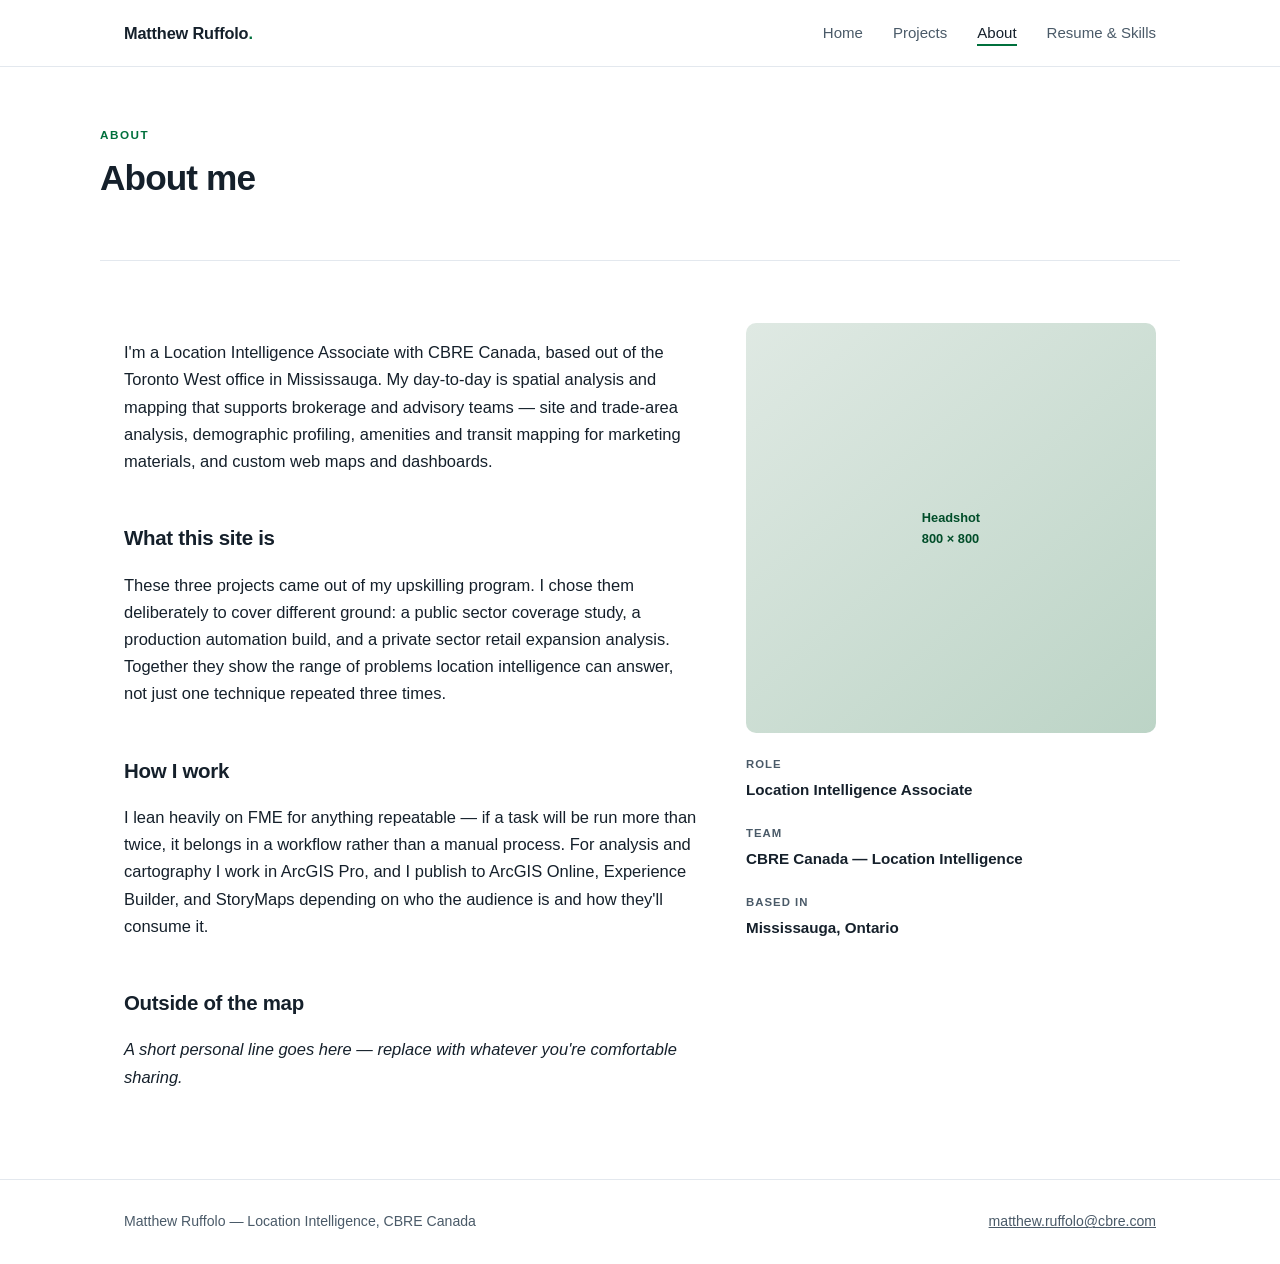
==== about.html @ 75c6b42d "Add files via upload" ====
<!DOCTYPE html>
<html lang="en">
<head>
<meta charset="utf-8">
<meta name="viewport" content="width=device-width, initial-scale=1">
<title>About — Matthew Ruffolo</title>
<link rel="stylesheet" href="assets/css/style.css">
</head>
<body>

<header class="site">
  <div class="wrap nav">
    <a class="brand" href="index.html">Matthew Ruffolo<span>.</span></a>
    <ul>
      <li><a class="navlink" href="index.html">Home</a></li>
      <li><a class="navlink" href="projects.html">Projects</a></li>
      <li><a class="navlink active" href="about.html">About</a></li>
      <li><a class="navlink" href="resume.html">Resume &amp; Skills</a></li>
    </ul>
  </div>
</header>

<div class="wrap hero" style="padding:58px 0 44px;">
  <p class="eyebrow">About</p>
  <h1 style="font-size:2.2rem;max-width:22ch;">About me</h1>
</div>

<section class="band">
  <div class="wrap two-col">
    <div class="step-block">
      <p>I'm a Location Intelligence Associate with CBRE Canada, based out of the Toronto West office in Mississauga. My day-to-day is spatial analysis and mapping that supports brokerage and advisory teams — site and trade-area analysis, demographic profiling, amenities and transit mapping for marketing materials, and custom web maps and dashboards.</p>

      <h2>What this site is</h2>
      <p>These three projects came out of my upskilling program. I chose them deliberately to cover different ground: a public sector coverage study, a production automation build, and a private sector retail expansion analysis. Together they show the range of problems location intelligence can answer, not just one technique repeated three times.</p>

      <h2>How I work</h2>
      <p>I lean heavily on FME for anything repeatable — if a task will be run more than twice, it belongs in a workflow rather than a manual process. For analysis and cartography I work in ArcGIS Pro, and I publish to ArcGIS Online, Experience Builder, and StoryMaps depending on who the audience is and how they'll consume it.</p>

      <h2>Outside of the map</h2>
      <p><em>A short personal line goes here — replace with whatever you're comfortable sharing.</em></p>
    </div>
    <div>
      <div class="portrait">Headshot<br>800 &times; 800</div>
      <div class="meta" style="margin-top:22px;border-top:0;padding-top:0;grid-template-columns:1fr;">
        <div><span>Role</span><strong>Location Intelligence Associate</strong></div>
        <div><span>Team</span><strong>CBRE Canada — Location Intelligence</strong></div>
        <div><span>Based in</span><strong>Mississauga, Ontario</strong></div>
      </div>
    </div>
  </div>
</section>

<footer class="site">
  <div class="wrap" style="display:flex;justify-content:space-between;width:100%;flex-wrap:wrap;gap:10px;">
    <span>Matthew Ruffolo — Location Intelligence, CBRE Canada</span>
    <span><a href="mailto:matthew.ruffolo@cbre.com">matthew.ruffolo@cbre.com</a></span>
  </div>
</footer>

</body>
</html>
---- assets/css/style.css ----
/* ============================================
   GIS Upskilling Portfolio — shared stylesheet
   ============================================ */

:root {
  --ink:        #15202b;
  --ink-soft:   #4a5a68;
  --line:       #e3e8ee;
  --bg:         #ffffff;
  --bg-alt:     #f6f8fa;
  --accent:     #00703c;   /* CBRE green */
  --accent-dk:  #004d29;
  --tool-bg:    #00703c;
  --skill-line: #9aa7b2;
  --radius:     10px;
  --maxw:       1080px;
  --shadow:     0 1px 3px rgba(21,32,43,.08), 0 8px 24px rgba(21,32,43,.06);
}

* { box-sizing: border-box; }

html { scroll-behavior: smooth; }

body {
  margin: 0;
  font-family: -apple-system, BlinkMacSystemFont, "Segoe UI", Inter, Roboto, Helvetica, Arial, sans-serif;
  font-size: 16.5px;
  line-height: 1.65;
  color: var(--ink);
  background: var(--bg);
  -webkit-font-smoothing: antialiased;
}

.wrap { max-width: var(--maxw); margin: 0 auto; padding: 0 24px; }

/* ---------- Header / nav ---------- */

header.site {
  position: sticky;
  top: 0;
  z-index: 50;
  background: rgba(255,255,255,.92);
  backdrop-filter: blur(8px);
  border-bottom: 1px solid var(--line);
}

.nav {
  display: flex;
  align-items: center;
  justify-content: space-between;
  height: 66px;
}

.brand {
  font-weight: 700;
  font-size: 1.02rem;
  letter-spacing: -.01em;
  color: var(--ink);
  text-decoration: none;
}
.brand span { color: var(--accent); }

.nav ul {
  display: flex;
  gap: 30px;
  list-style: none;
  margin: 0;
  padding: 0;
}
.nav a.navlink {
  text-decoration: none;
  color: var(--ink-soft);
  font-size: .94rem;
  font-weight: 500;
  padding-bottom: 3px;
  border-bottom: 2px solid transparent;
}
.nav a.navlink:hover { color: var(--ink); }
.nav a.navlink.active { color: var(--ink); border-bottom-color: var(--accent); }

/* ---------- Hero ---------- */

.hero { padding: 76px 0 60px; border-bottom: 1px solid var(--line); }
.hero h1 {
  font-size: 2.7rem;
  line-height: 1.12;
  letter-spacing: -.025em;
  margin: 0 0 18px;
  max-width: 17ch;
}
.hero p.lede {
  font-size: 1.14rem;
  color: var(--ink-soft);
  max-width: 62ch;
  margin: 0 0 30px;
}
.eyebrow {
  text-transform: uppercase;
  letter-spacing: .13em;
  font-size: .73rem;
  font-weight: 700;
  color: var(--accent);
  margin: 0 0 14px;
}

.btn {
  display: inline-block;
  background: var(--accent);
  color: #fff;
  text-decoration: none;
  padding: 11px 22px;
  border-radius: 7px;
  font-weight: 600;
  font-size: .93rem;
  margin-right: 10px;
}
.btn:hover { background: var(--accent-dk); }
.btn.ghost {
  background: transparent;
  color: var(--ink);
  border: 1px solid var(--line);
}
.btn.ghost:hover { border-color: var(--ink-soft); background: var(--bg-alt); }

/* ---------- Sections ---------- */

section.band { padding: 62px 0; }
section.band.alt { background: var(--bg-alt); border-top: 1px solid var(--line); border-bottom: 1px solid var(--line); }

h2.sec {
  font-size: 1.62rem;
  letter-spacing: -.02em;
  margin: 0 0 8px;
}
p.sec-sub { color: var(--ink-soft); margin: 0 0 34px; max-width: 60ch; }

/* ---------- Project cards ---------- */

.cards { display: grid; gap: 22px; }

.card {
  display: grid;
  grid-template-columns: 300px 1fr;
  gap: 26px;
  background: #fff;
  border: 1px solid var(--line);
  border-radius: var(--radius);
  overflow: hidden;
  text-decoration: none;
  color: inherit;
  transition: box-shadow .16s ease, transform .16s ease, border-color .16s ease;
}
.card:hover {
  box-shadow: var(--shadow);
  transform: translateY(-2px);
  border-color: #cfd8e0;
}

.card .thumb {
  background: linear-gradient(140deg, #dfe9e3, #cfe0d6 55%, #bcd4c6);
  min-height: 190px;
  display: flex;
  align-items: center;
  justify-content: center;
  color: var(--accent-dk);
  font-size: .78rem;
  font-weight: 600;
  letter-spacing: .06em;
  text-transform: uppercase;
  text-align: center;
  padding: 12px;
}
.card .thumb img { width: 100%; height: 100%; object-fit: cover; display: block; }

.card .body { padding: 24px 26px 24px 0; }
.card h3 {
  margin: 0 0 7px;
  font-size: 1.2rem;
  letter-spacing: -.015em;
}
.card .kicker {
  font-size: .74rem;
  text-transform: uppercase;
  letter-spacing: .1em;
  color: var(--accent);
  font-weight: 700;
  margin: 0 0 9px;
}
.card p.blurb { margin: 0 0 16px; color: var(--ink-soft); font-size: .96rem; }

/* ---------- Tag rows ---------- */

.tagrow { display: flex; flex-wrap: wrap; align-items: baseline; gap: 7px; margin-top: 9px; }
.tagrow .label {
  font-size: .7rem;
  text-transform: uppercase;
  letter-spacing: .09em;
  font-weight: 700;
  color: var(--ink-soft);
  width: 46px;
  flex: none;
}

.pill {
  font-size: .78rem;
  padding: 3.5px 11px;
  border-radius: 999px;
  font-weight: 600;
  white-space: nowrap;
}
.pill.tool  { background: var(--tool-bg); color: #fff; }
.pill.skill { background: #fff; color: var(--ink-soft); border: 1px solid var(--skill-line); font-weight: 500; }

/* ---------- Project detail page ---------- */

.back { display: inline-block; margin: 28px 0 0; font-size: .9rem; color: var(--ink-soft); text-decoration: none; }
.back:hover { color: var(--accent); }

.proj-head { padding: 26px 0 34px; border-bottom: 1px solid var(--line); }
.proj-head h1 { font-size: 2.15rem; letter-spacing: -.025em; margin: 6px 0 14px; max-width: 22ch; }
.proj-head p.lede { font-size: 1.08rem; color: var(--ink-soft); max-width: 64ch; margin: 0 0 22px; }

.meta {
  display: grid;
  grid-template-columns: repeat(auto-fit, minmax(150px, 1fr));
  gap: 20px;
  margin: 30px 0 0;
  padding: 20px 0 0;
  border-top: 1px solid var(--line);
}
.meta div span {
  display: block;
  font-size: .71rem;
  text-transform: uppercase;
  letter-spacing: .09em;
  color: var(--ink-soft);
  font-weight: 700;
  margin-bottom: 3px;
}
.meta div strong { font-weight: 600; font-size: .95rem; }

.step-block { max-width: 72ch; }
.step-block h2 {
  font-size: 1.28rem;
  letter-spacing: -.015em;
  margin: 40px 0 10px;
  padding-top: 6px;
}
.step-block h2:first-child { margin-top: 0; }
.step-block ol, .step-block ul { padding-left: 20px; }
.step-block li { margin-bottom: 8px; }
.step-block li strong { font-weight: 650; }

/* ---------- Embed ---------- */

.embed {
  border: 1px solid var(--line);
  border-radius: var(--radius);
  overflow: hidden;
  background: var(--bg-alt);
  margin: 14px 0 6px;
}
.embed iframe { width: 100%; height: 620px; border: 0; display: block; }
.embed .placeholder {
  height: 420px;
  display: flex;
  flex-direction: column;
  gap: 6px;
  align-items: center;
  justify-content: center;
  color: var(--ink-soft);
  font-size: .9rem;
  text-align: center;
  padding: 20px;
}
.embed .placeholder code {
  background: #fff;
  border: 1px solid var(--line);
  padding: 3px 9px;
  border-radius: 5px;
  font-size: .82rem;
}
.embed-note { font-size: .85rem; color: var(--ink-soft); margin: 8px 0 0; }

/* ---------- Skills / resume ---------- */

.skillgrid { display: grid; grid-template-columns: repeat(auto-fit, minmax(240px, 1fr)); gap: 26px; }
.skillgrid h3 { font-size: 1rem; margin: 0 0 10px; }
.skillgrid ul { list-style: none; margin: 0; padding: 0; }
.skillgrid li { padding: 6px 0; border-bottom: 1px solid var(--line); font-size: .93rem; color: var(--ink-soft); }

.two-col { display: grid; grid-template-columns: 1.4fr 1fr; gap: 48px; align-items: start; }

.portrait {
  width: 100%;
  aspect-ratio: 1/1;
  border-radius: var(--radius);
  background: linear-gradient(140deg, #dfe9e3, #bcd4c6);
  display: flex; align-items: center; justify-content: center;
  color: var(--accent-dk); font-size: .8rem; font-weight: 600;
}

/* ---------- Footer ---------- */

footer.site {
  border-top: 1px solid var(--line);
  padding: 30px 0;
  margin-top: 10px;
  font-size: .88rem;
  color: var(--ink-soft);
  display: flex;
  justify-content: space-between;
  flex-wrap: wrap;
  gap: 10px;
}
footer.site a { color: var(--ink-soft); }

/* ---------- Responsive ---------- */

@media (max-width: 800px) {
  .card { grid-template-columns: 1fr; }
  .card .thumb { min-height: 150px; }
  .card .body { padding: 20px 22px 24px; }
  .two-col { grid-template-columns: 1fr; gap: 28px; }
  .hero h1 { font-size: 2.05rem; }
  .nav ul { gap: 17px; }
  .nav { height: auto; padding: 12px 0; flex-direction: column; gap: 10px; }
  .embed iframe { height: 440px; }
}
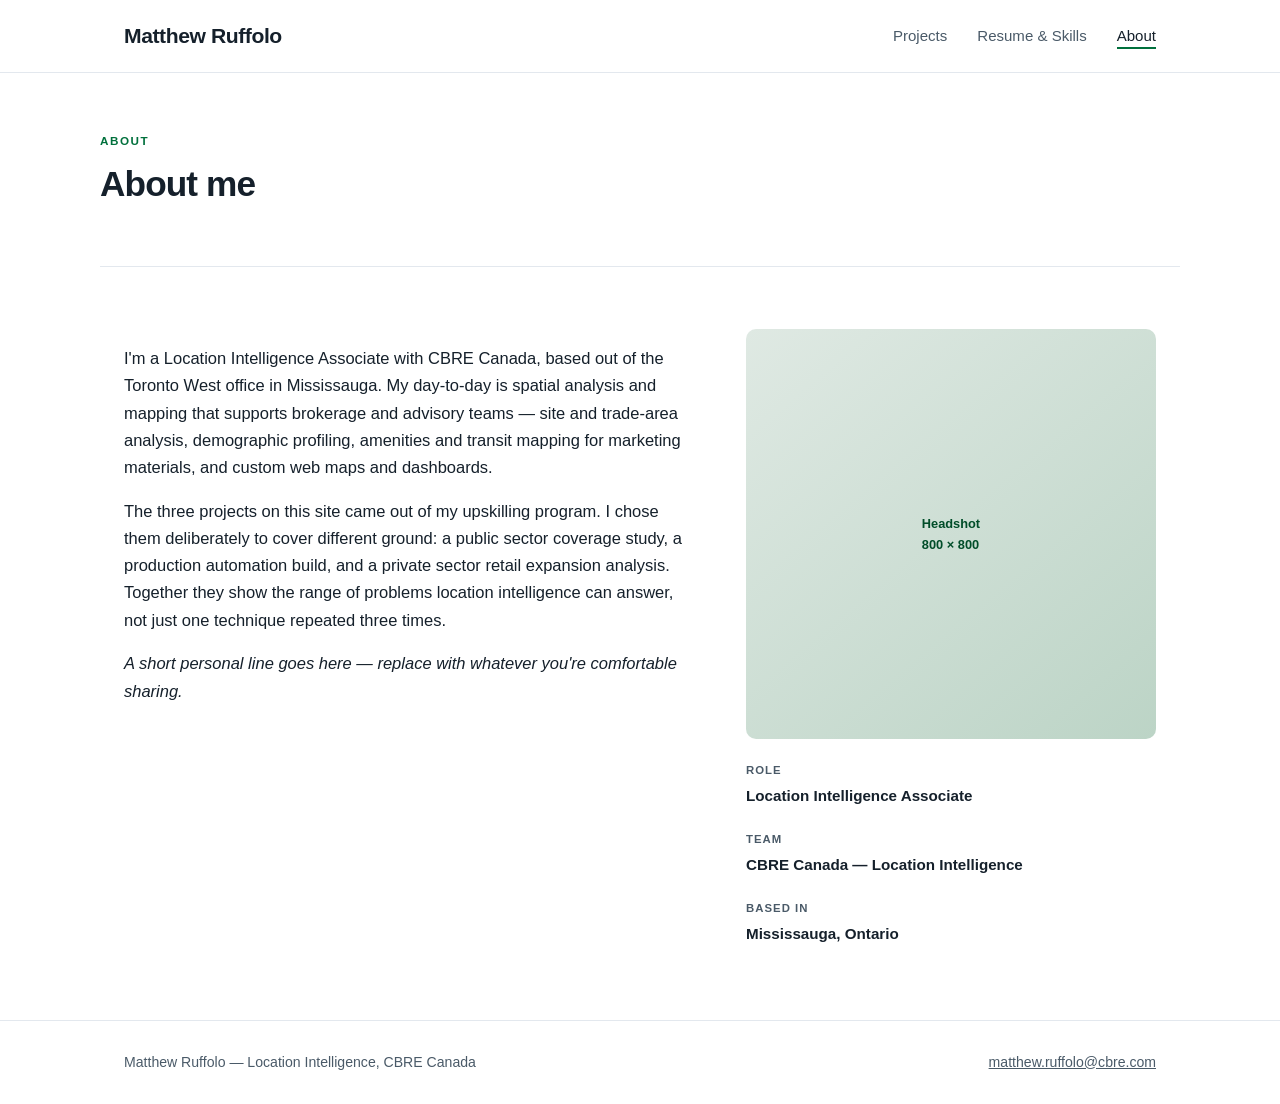
==== commit 030432c9: "Add files via upload" ====
--- a/about.html
+++ b/about.html
@@ -10,16 +10,14 @@
 
 <header class="site">
   <div class="wrap nav">
-    <a class="brand" href="index.html">Matthew Ruffolo<span>.</span></a>
+    <a class="brand" href="index.html">Matthew Ruffolo</a>
     <ul>
-      <li><a class="navlink" href="index.html">Home</a></li>
-      <li><a class="navlink" href="projects.html">Projects</a></li>
+      <li><a class="navlink" href="index.html">Projects</a></li>
+      <li><a class="navlink" href="resume.html">Resume &amp; Skills</a></li>
       <li><a class="navlink active" href="about.html">About</a></li>
-      <li><a class="navlink" href="resume.html">Resume &amp; Skills</a></li>
     </ul>
   </div>
 </header>
-
 <div class="wrap hero" style="padding:58px 0 44px;">
   <p class="eyebrow">About</p>
   <h1 style="font-size:2.2rem;max-width:22ch;">About me</h1>
@@ -30,13 +28,8 @@
     <div class="step-block">
       <p>I'm a Location Intelligence Associate with CBRE Canada, based out of the Toronto West office in Mississauga. My day-to-day is spatial analysis and mapping that supports brokerage and advisory teams — site and trade-area analysis, demographic profiling, amenities and transit mapping for marketing materials, and custom web maps and dashboards.</p>
 
-      <h2>What this site is</h2>
-      <p>These three projects came out of my upskilling program. I chose them deliberately to cover different ground: a public sector coverage study, a production automation build, and a private sector retail expansion analysis. Together they show the range of problems location intelligence can answer, not just one technique repeated three times.</p>
+      <p>The three projects on this site came out of my upskilling program. I chose them deliberately to cover different ground: a public sector coverage study, a production automation build, and a private sector retail expansion analysis. Together they show the range of problems location intelligence can answer, not just one technique repeated three times.</p>
 
-      <h2>How I work</h2>
-      <p>I lean heavily on FME for anything repeatable — if a task will be run more than twice, it belongs in a workflow rather than a manual process. For analysis and cartography I work in ArcGIS Pro, and I publish to ArcGIS Online, Experience Builder, and StoryMaps depending on who the audience is and how they'll consume it.</p>
-
-      <h2>Outside of the map</h2>
       <p><em>A short personal line goes here — replace with whatever you're comfortable sharing.</em></p>
     </div>
     <div>
@@ -51,7 +44,7 @@
 </section>
 
 <footer class="site">
-  <div class="wrap" style="display:flex;justify-content:space-between;width:100%;flex-wrap:wrap;gap:10px;">
+  <div class="wrap" style="display:flex;justify-content:space-between;flex-wrap:wrap;gap:10px;">
     <span>Matthew Ruffolo — Location Intelligence, CBRE Canada</span>
     <span><a href="mailto:matthew.ruffolo@cbre.com">matthew.ruffolo@cbre.com</a></span>
   </div>
--- a/assets/css/style.css
+++ b/assets/css/style.css
@@ -48,17 +48,16 @@
   display: flex;
   align-items: center;
   justify-content: space-between;
-  height: 66px;
+  height: 72px;
 }
 
 .brand {
   font-weight: 700;
-  font-size: 1.02rem;
-  letter-spacing: -.01em;
+  font-size: 1.32rem;
+  letter-spacing: -.02em;
   color: var(--ink);
   text-decoration: none;
 }
-.brand span { color: var(--accent); }
 
 .nav ul {
   display: flex;
@@ -308,10 +307,6 @@
   margin-top: 10px;
   font-size: .88rem;
   color: var(--ink-soft);
-  display: flex;
-  justify-content: space-between;
-  flex-wrap: wrap;
-  gap: 10px;
 }
 footer.site a { color: var(--ink-soft); }
 
@@ -323,6 +318,7 @@
   .card .body { padding: 20px 22px 24px; }
   .two-col { grid-template-columns: 1fr; gap: 28px; }
   .hero h1 { font-size: 2.05rem; }
+  .brand { font-size: 1.18rem; }
   .nav ul { gap: 17px; }
   .nav { height: auto; padding: 12px 0; flex-direction: column; gap: 10px; }
   .embed iframe { height: 440px; }
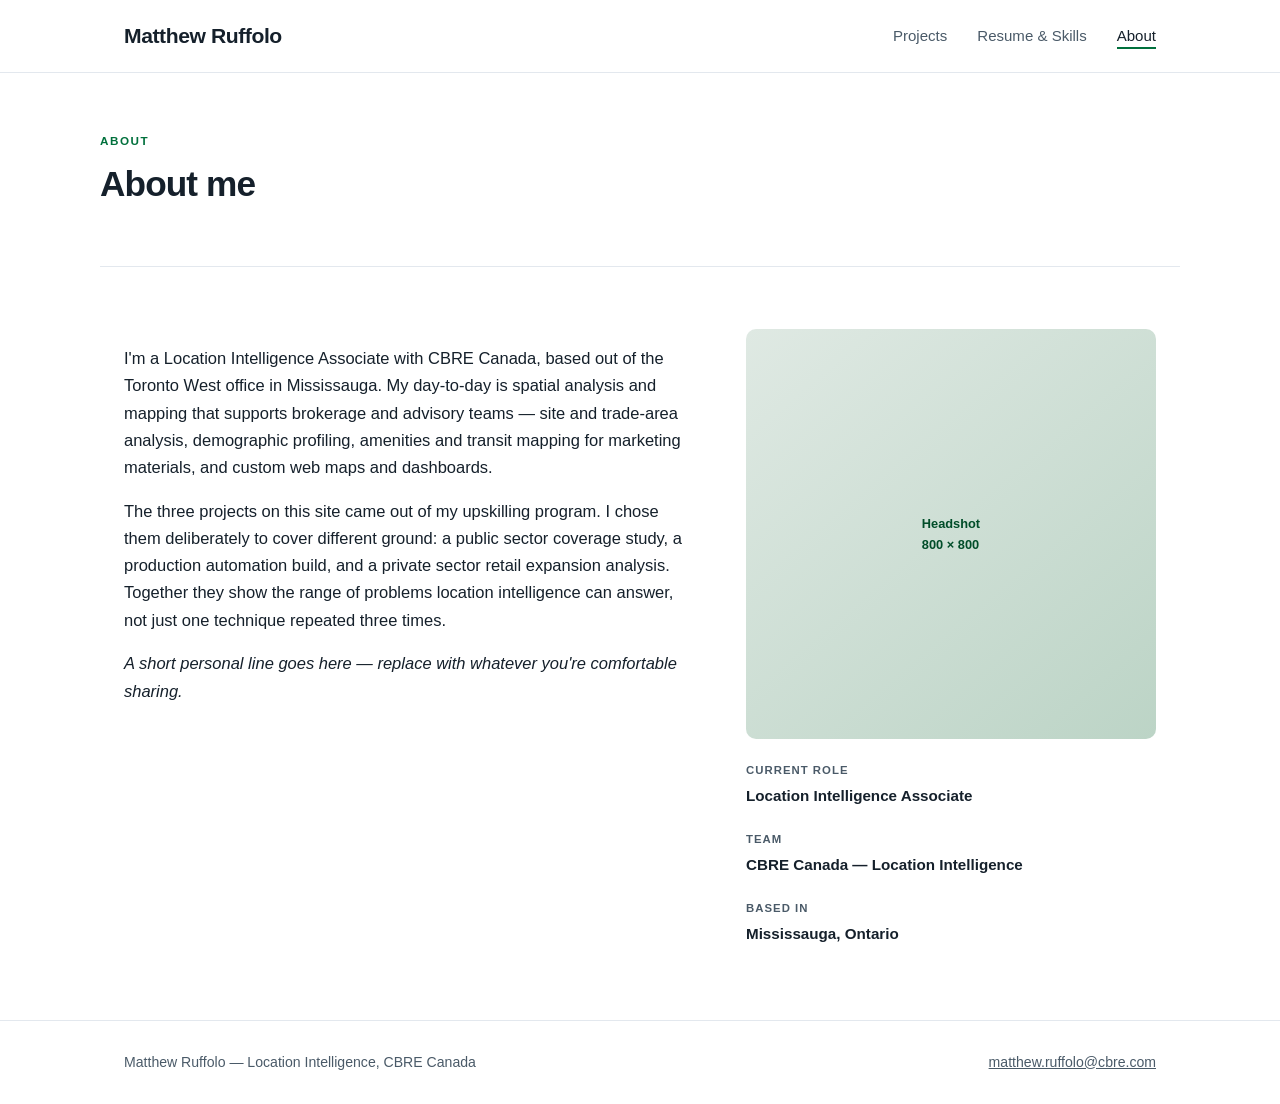
==== commit 5f066cab: "Change 'Role' to 'Current Role' in about.html" ====
--- a/about.html
+++ b/about.html
@@ -35,7 +35,7 @@
     <div>
       <div class="portrait">Headshot<br>800 &times; 800</div>
       <div class="meta" style="margin-top:22px;border-top:0;padding-top:0;grid-template-columns:1fr;">
-        <div><span>Role</span><strong>Location Intelligence Associate</strong></div>
+        <div><span>Current Role</span><strong>Location Intelligence Associate</strong></div>
         <div><span>Team</span><strong>CBRE Canada — Location Intelligence</strong></div>
         <div><span>Based in</span><strong>Mississauga, Ontario</strong></div>
       </div>
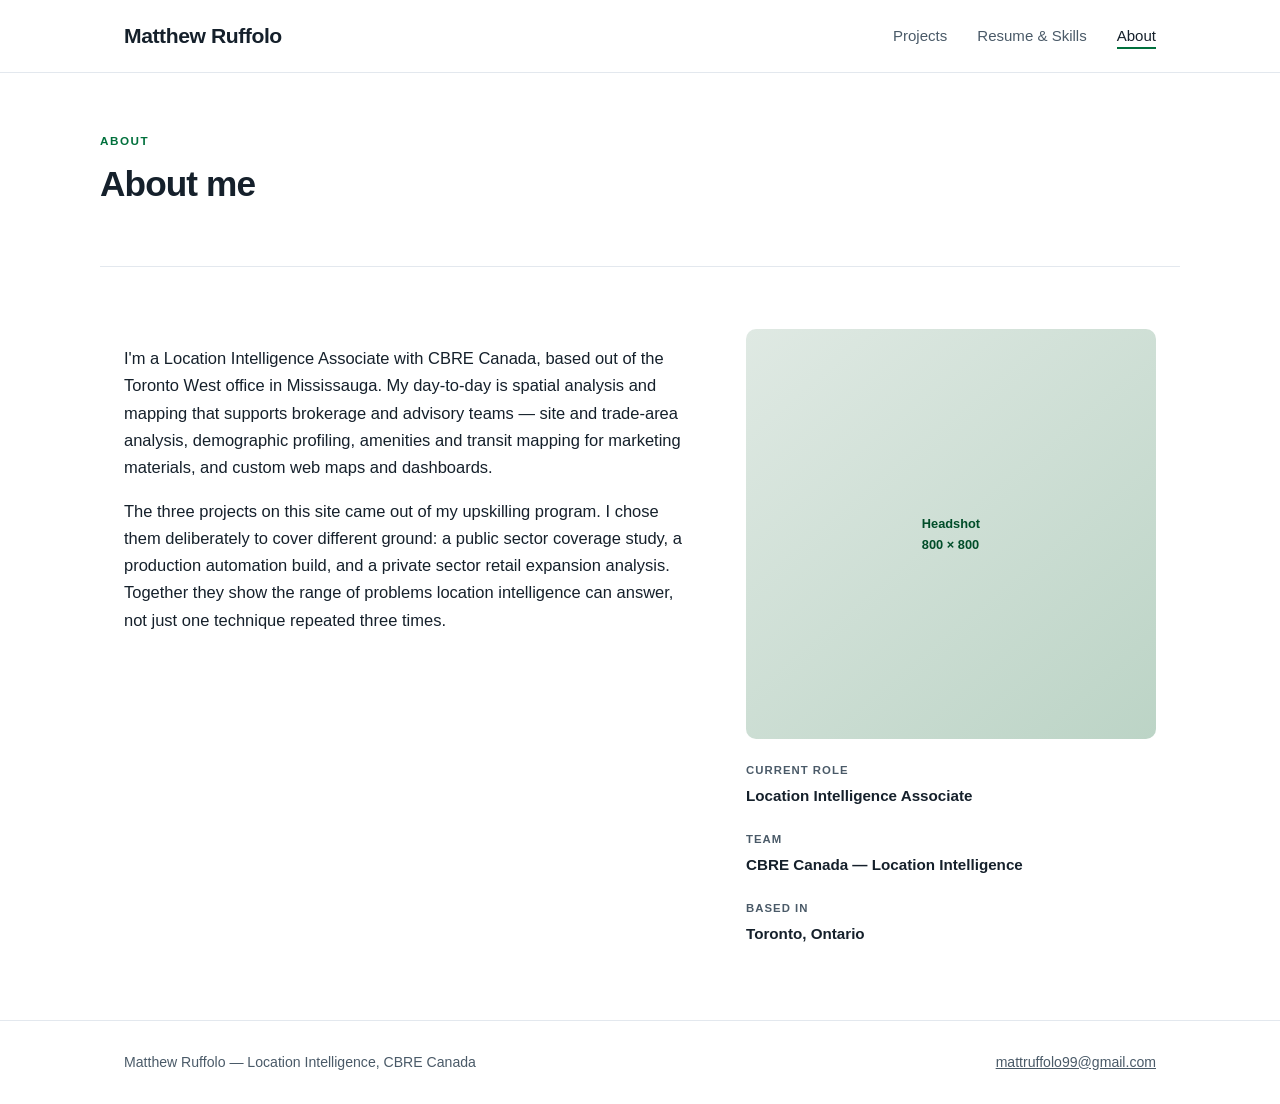
==== commit 1818c1f9: "Update personal information in about.html" ====
--- a/about.html
+++ b/about.html
@@ -30,14 +30,13 @@
 
       <p>The three projects on this site came out of my upskilling program. I chose them deliberately to cover different ground: a public sector coverage study, a production automation build, and a private sector retail expansion analysis. Together they show the range of problems location intelligence can answer, not just one technique repeated three times.</p>
 
-      <p><em>A short personal line goes here — replace with whatever you're comfortable sharing.</em></p>
     </div>
     <div>
       <div class="portrait">Headshot<br>800 &times; 800</div>
       <div class="meta" style="margin-top:22px;border-top:0;padding-top:0;grid-template-columns:1fr;">
         <div><span>Current Role</span><strong>Location Intelligence Associate</strong></div>
         <div><span>Team</span><strong>CBRE Canada — Location Intelligence</strong></div>
-        <div><span>Based in</span><strong>Mississauga, Ontario</strong></div>
+        <div><span>Based in</span><strong>Toronto, Ontario</strong></div>
       </div>
     </div>
   </div>
@@ -46,7 +45,7 @@
 <footer class="site">
   <div class="wrap" style="display:flex;justify-content:space-between;flex-wrap:wrap;gap:10px;">
     <span>Matthew Ruffolo — Location Intelligence, CBRE Canada</span>
-    <span><a href="mailto:matthew.ruffolo@cbre.com">matthew.ruffolo@cbre.com</a></span>
+    <span><a href="mattruffolo99@gmail.com">mattruffolo99@gmail.com</a></span>
   </div>
 </footer>
 
--- a/assets/css/style.css
+++ b/assets/css/style.css
@@ -323,3 +323,14 @@
   .nav { height: auto; padding: 12px 0; flex-direction: column; gap: 10px; }
   .embed iframe { height: 440px; }
 }
+.feature-image {
+    margin: 30px 0;
+}
+
+.feature-image img {
+    width: 100%;
+    display: block;
+    border-radius: 12px;
+    border: 1px solid #e3e8ee;
+    box-shadow: 0 6px 18px rgba(0,0,0,0.08);
+}
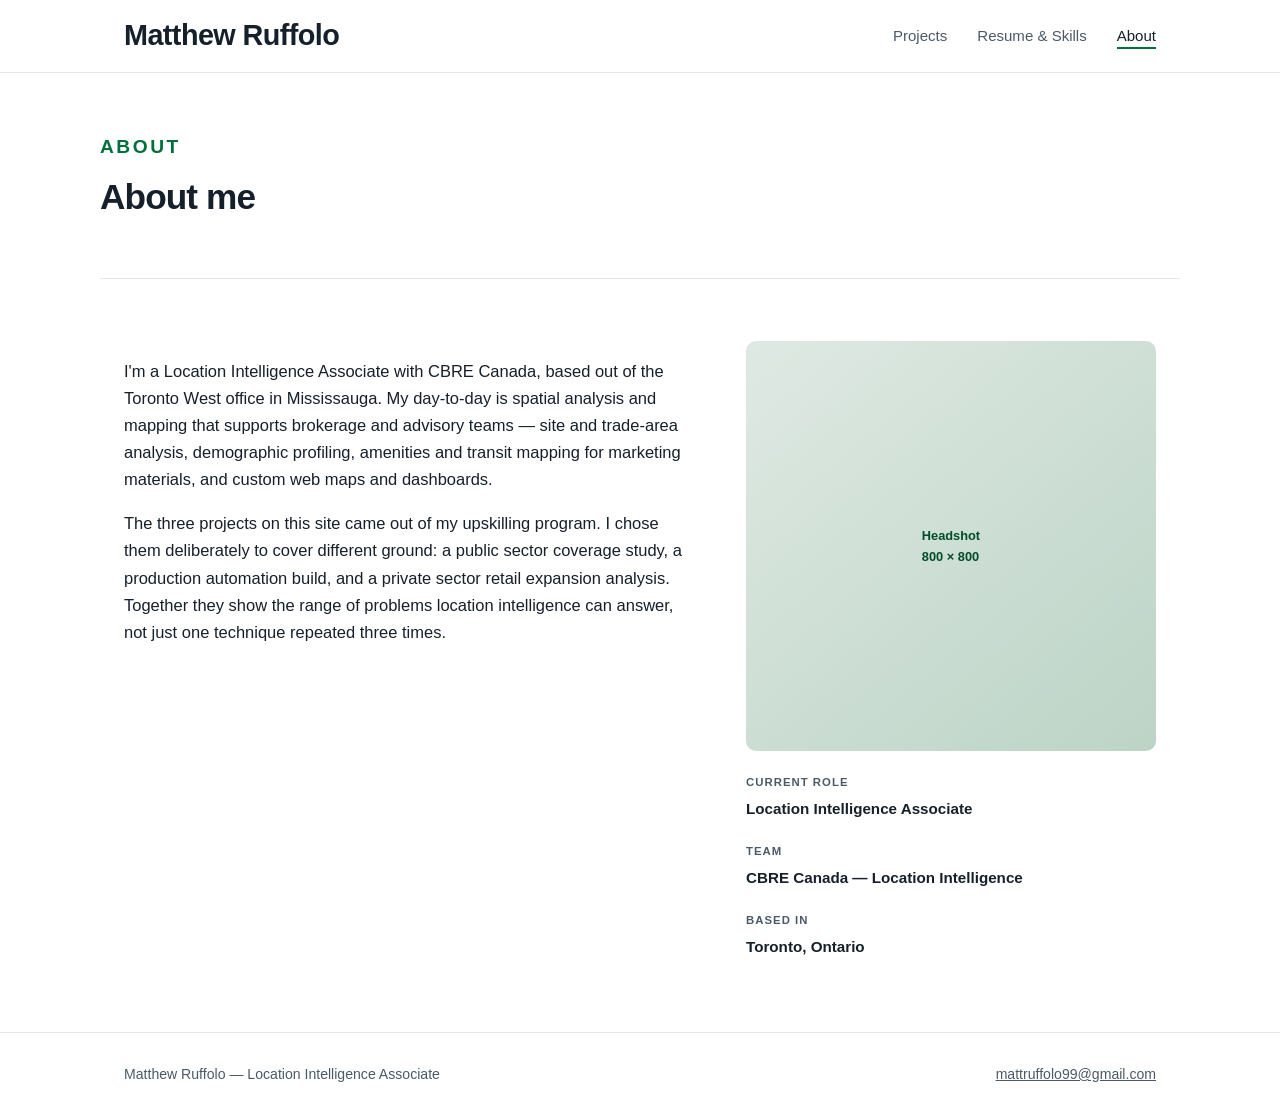
==== commit 6082f109: "Update footer title for Matthew Ruffolo" ====
--- a/about.html
+++ b/about.html
@@ -44,8 +44,8 @@
 
 <footer class="site">
   <div class="wrap" style="display:flex;justify-content:space-between;flex-wrap:wrap;gap:10px;">
-    <span>Matthew Ruffolo — Location Intelligence, CBRE Canada</span>
-    <span><a href="mattruffolo99@gmail.com">mattruffolo99@gmail.com</a></span>
+    <span>Matthew Ruffolo — Location Intelligence Associate</span>
+    <span><a href="mailto:mattruffolo99@gmail.com">mattruffolo99@gmail.com</a></span>
   </div>
 </footer>
 
--- a/assets/css/style.css
+++ b/assets/css/style.css
@@ -53,7 +53,7 @@
 
 .brand {
   font-weight: 700;
-  font-size: 1.32rem;
+  font-size: 1.8rem;
   letter-spacing: -.02em;
   color: var(--ink);
   text-decoration: none;
@@ -96,7 +96,7 @@
 .eyebrow {
   text-transform: uppercase;
   letter-spacing: .13em;
-  font-size: .73rem;
+  font-size: 1.2rem;
   font-weight: 700;
   color: var(--accent);
   margin: 0 0 14px;
@@ -238,7 +238,7 @@
 }
 .meta div strong { font-weight: 600; font-size: .95rem; }
 
-.step-block { max-width: 72ch; }
+.step-block { max-width: 80ch; }
 .step-block h2 {
   font-size: 1.28rem;
   letter-spacing: -.015em;
@@ -324,13 +324,19 @@
   .embed iframe { height: 440px; }
 }
 .feature-image {
-    margin: 30px 0;
+    text-align: center;
+    width: 100%;
 }
 
 .feature-image img {
-    width: 100%;
+    width: 90% !important;
     display: block;
+    margin: 0 auto;
     border-radius: 12px;
     border: 1px solid #e3e8ee;
     box-shadow: 0 6px 18px rgba(0,0,0,0.08);
 }
+
+.card { grid-template-columns: 1fr; max-width: 780px; margin: 0 auto; }
+.card .body { padding: 24px 28px; }
+
